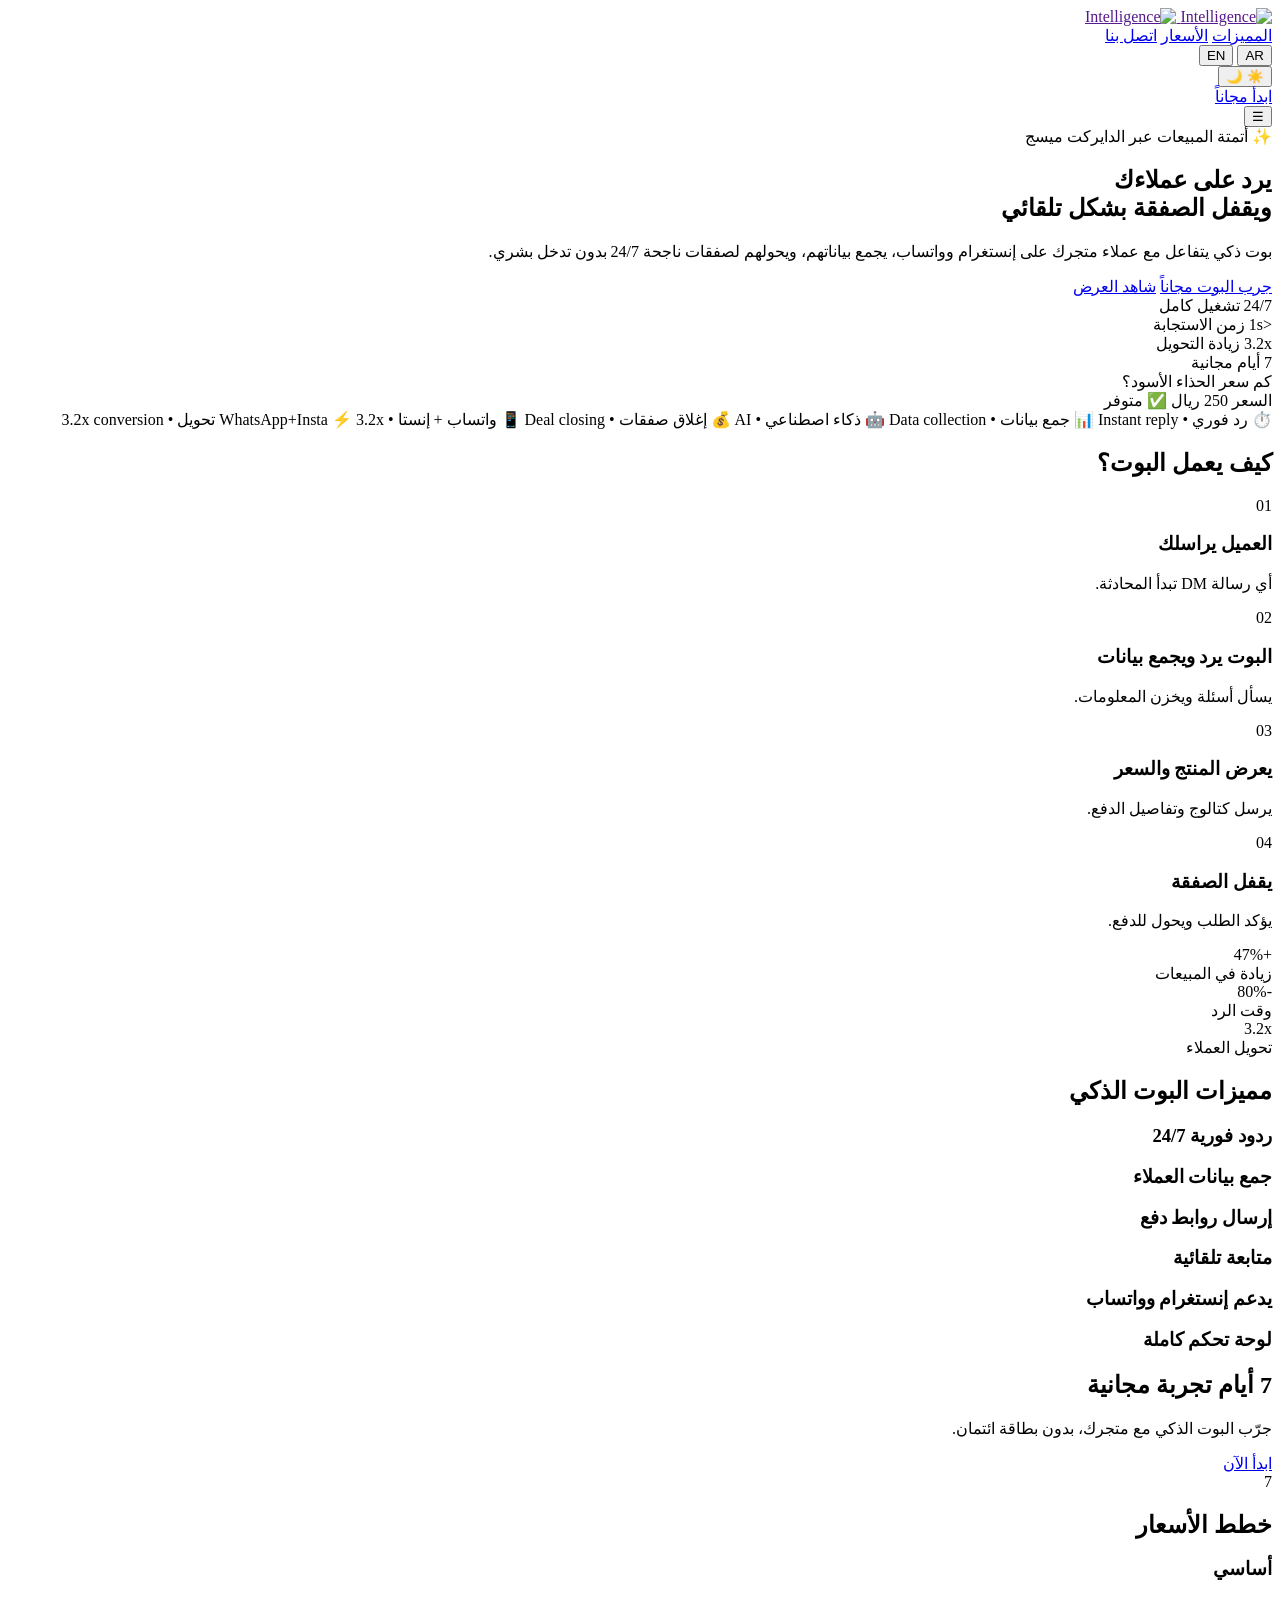
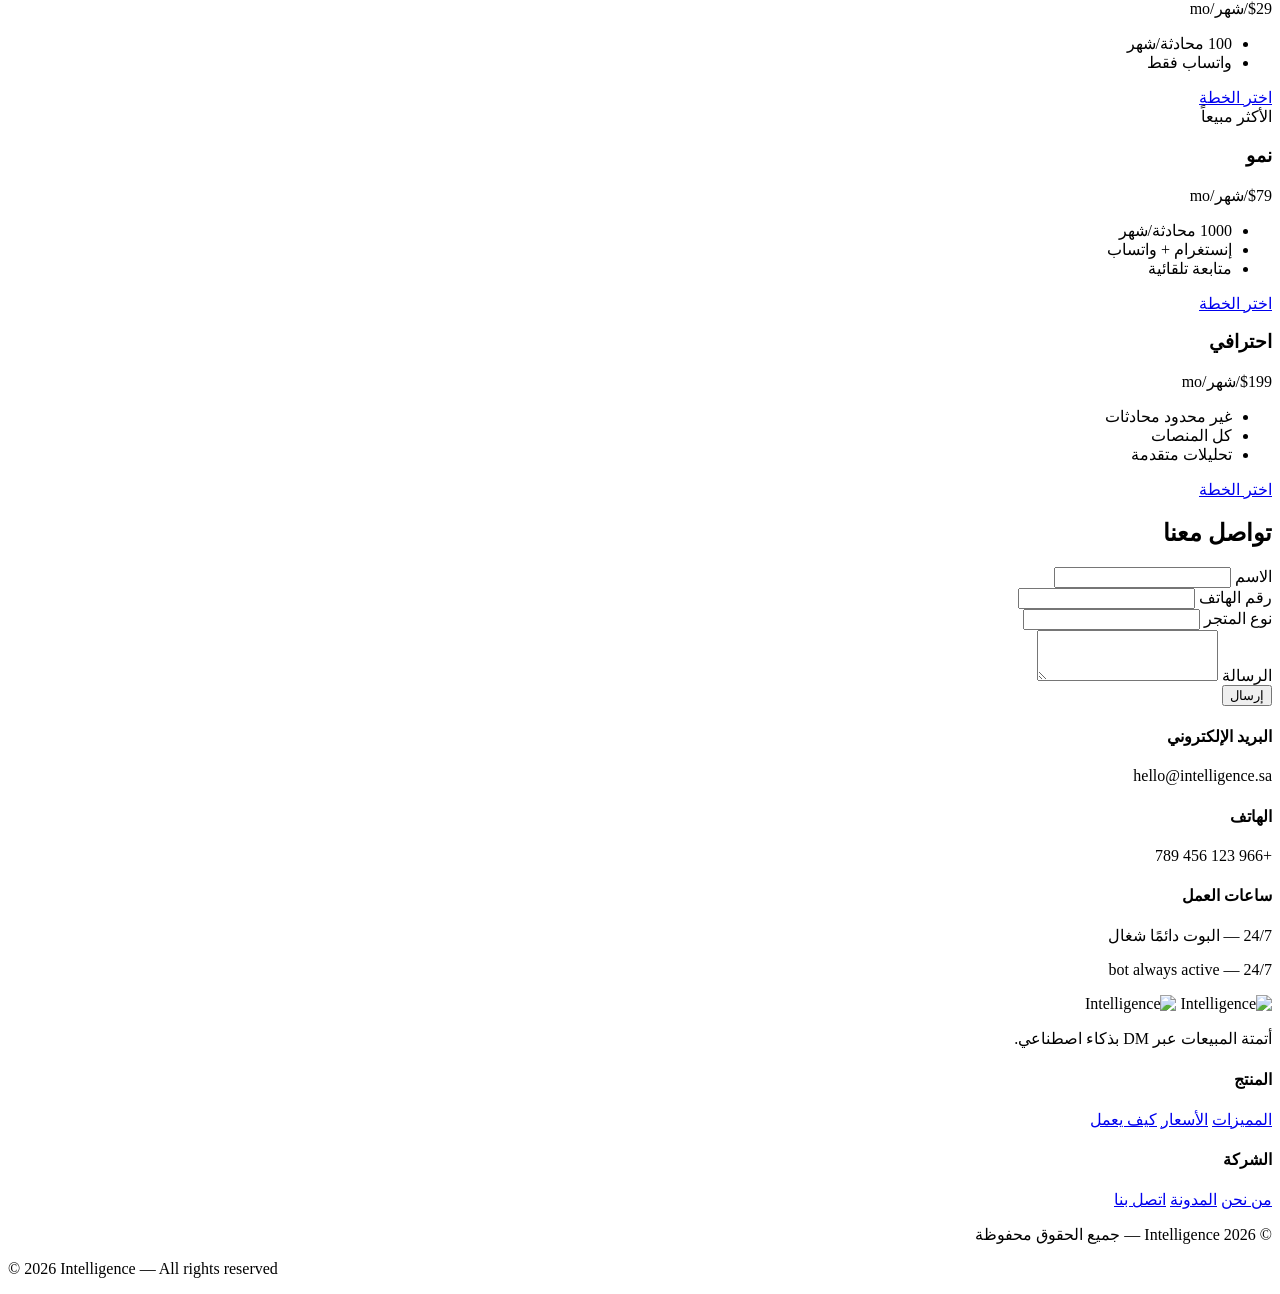
==== index.html @ fbf9b7de "Add files via upload" ====
<!DOCTYPE html>
<html lang="ar" dir="rtl">
<head>
  <meta charset="UTF-8">
  <meta name="viewport" content="width=device-width, initial-scale=1.0, minimum-scale=1.0">
  <title>Intelligence — أتمتة المبيعات عبر DM</title>
  <!-- الخطوط -->
  <link rel="preconnect" href="https://fonts.googleapis.com">
  <link rel="preconnect" href="https://fonts.gstatic.com" crossorigin>
  <link href="https://fonts.googleapis.com/css2?family=Cairo:wght@400;600;900&family=Outfit:wght@400;500;800&family=Space+Mono&display=swap" rel="stylesheet">
  <!-- CSS الرئيسي -->
  <link rel="stylesheet" href="assets/css/main.css">
</head>
<body class="dark-mode">
  <!-- شريط التنقل -->
  <nav class="navbar">
    <div class="container nav-container">
      <a href="" class="logo">
        <img src="Logo.png" alt="Intelligence" class="logo-dark">
        <img src="Logo.png" alt="Intelligence" class="logo-light">
      </a>
      <div class="nav-links">
        <a href="#features" class="ar">المميزات</a>
        <a href="#pricing" class="ar">الأسعار</a>
        <a href="#contact" class="ar">اتصل بنا</a>
        <a href="#features" class="en" style="display:none;">Features</a>
        <a href="#pricing" class="en" style="display:none;">Pricing</a>
        <a href="#contact" class="en" style="display:none;">Contact</a>
      </div>
      <div class="nav-actions">
        <div class="lang-toggle">
          <button class="lang-btn active" data-lang="ar">AR</button>
          <button class="lang-btn" data-lang="en">EN</button>
        </div>
        <div class="theme-toggle">
          <button class="theme-btn" aria-label="Toggle theme">
            <span class="light-icon">☀️</span>
            <span class="dark-icon">🌙</span>
          </button>
        </div>
        <a href="login.html" class="cta-primary ar">ابدأ مجاناً</a>
        <a href="login.html" class="cta-primary en" style="display:none;">Start free</a>
      </div>
      <button class="mobile-menu-btn" aria-label="Menu">☰</button>
    </div>
  </nav>

  <main>
    <!-- HERO -->
    <section class="hero">
      <div class="container hero-grid">
        <div class="hero-content">
          <div class="eyebrow">
            <span class="ar">✨ أتمتة المبيعات عبر الدايركت ميسج</span>
            <span class="en" style="display:none;">✨ Sales automation via DM</span>
          </div>
          <h1 class="hero-title">
            <span class="ar">يرد على عملاءك<br>ويقفل الصفقة <span class="accent">بشكل تلقائي</span></span>
            <span class="en" style="display:none;">Replies to customers<br>and closes deals <span class="accent">automatically</span></span>
          </h1>
          <p class="hero-subtitle">
            <span class="ar">بوت ذكي يتفاعل مع عملاء متجرك على إنستغرام وواتساب، يجمع بياناتهم، ويحولهم لصفقات ناجحة 24/7 بدون تدخل بشري.</span>
            <span class="en" style="display:none;">Smart bot engages your store customers on Instagram & WhatsApp, collects data, and converts them 24/7 with no human intervention.</span>
          </p>
          <div class="hero-ctas">
            <a href="#trial" class="btn-primary ar">جرب البوت مجاناً</a>
            <a href="#trial" class="btn-primary en" style="display:none;">Try bot free</a>
            <a href="#demo" class="btn-secondary ar">شاهد العرض</a>
            <a href="#demo" class="btn-secondary en" style="display:none;">Watch demo</a>
          </div>
          <div class="hero-stats">
            <div class="stat-item">
              <span class="stat-number">24/7</span>
              <span class="stat-label ar">تشغيل كامل</span>
              <span class="stat-label en" style="display:none;">Full operation</span>
            </div>
            <div class="stat-divider"></div>
            <div class="stat-item">
              <span class="stat-number">&lt;1s</span>
              <span class="stat-label ar">زمن الاستجابة</span>
              <span class="stat-label en" style="display:none;">Response time</span>
            </div>
            <div class="stat-divider"></div>
            <div class="stat-item">
              <span class="stat-number">3.2x</span>
              <span class="stat-label ar">زيادة التحويل</span>
              <span class="stat-label en" style="display:none;">Conversion lift</span>
            </div>
            <div class="stat-divider"></div>
            <div class="stat-item">
              <span class="stat-number">7</span>
              <span class="stat-label ar">أيام مجانية</span>
              <span class="stat-label en" style="display:none;">Free trial</span>
            </div>
          </div>
        </div>
        <div class="hero-visual">
          <!-- يمكن وضع صورة توضيحية أو mockup -->
          <div class="chat-mockup">
            <div class="chat-message received">كم سعر الحذاء الأسود؟</div>
            <div class="chat-message sent">السعر 250 ريال ✅ متوفر</div>
          </div>
        </div>
      </div>
    </section>

    <!-- ماركيز -->
    <div class="marquee">
      <div class="marquee-content">
        <span>⏱️ رد فوري • Instant reply</span>
        <span>📊 جمع بيانات • Data collection</span>
        <span>🤖 ذكاء اصطناعي • AI</span>
        <span>💰 إغلاق صفقات • Deal closing</span>
        <span>📱 واتساب + إنستا • WhatsApp+Insta</span>
        <span>⚡ 3.2x تحويل • 3.2x conversion</span>
      </div>
    </div>

    <!-- كيف يعمل -->
    <section class="how-it-works" id="demo">
      <div class="container">
        <h2 class="section-title">
          <span class="ar">كيف يعمل البوت؟</span>
          <span class="en" style="display:none;">How it works</span>
        </h2>
        <div class="steps-grid">
          <div class="step-item">
            <div class="step-number">01</div>
            <h3 class="ar">العميل يراسلك</h3>
            <h3 class="en" style="display:none;">Customer messages</h3>
            <p class="ar">أي رسالة DM تبدأ المحادثة.</p>
            <p class="en" style="display:none;">Any DM starts the chat.</p>
          </div>
          <div class="step-item">
            <div class="step-number">02</div>
            <h3 class="ar">البوت يرد ويجمع بيانات</h3>
            <h3 class="en" style="display:none;">Bot replies & collects</h3>
            <p class="ar">يسأل أسئلة ويخزن المعلومات.</p>
            <p class="en" style="display:none;">Asks questions, stores info.</p>
          </div>
          <div class="step-item">
            <div class="step-number">03</div>
            <h3 class="ar">يعرض المنتج والسعر</h3>
            <h3 class="en" style="display:none;">Shows product & price</h3>
            <p class="ar">يرسل كتالوج وتفاصيل الدفع.</p>
            <p class="en" style="display:none;">Sends catalog & payment details.</p>
          </div>
          <div class="step-item">
            <div class="step-number">04</div>
            <h3 class="ar">يقفل الصفقة</h3>
            <h3 class="en" style="display:none;">Closes the deal</h3>
            <p class="ar">يؤكد الطلب ويحول للدفع.</p>
            <p class="en" style="display:none;">Confirms order and sends to payment.</p>
          </div>
        </div>
      </div>
    </section>

    <!-- نتائج -->
    <section class="results">
      <div class="container">
        <div class="results-grid">
          <div class="result-item">
            <div class="result-number">+47%</div>
            <div class="result-label ar">زيادة في المبيعات</div>
            <div class="result-label en" style="display:none;">Sales increase</div>
          </div>
          <div class="result-item">
            <div class="result-number">-80%</div>
            <div class="result-label ar">وقت الرد</div>
            <div class="result-label en" style="display:none;">Response time</div>
          </div>
          <div class="result-item">
            <div class="result-number">3.2x</div>
            <div class="result-label ar">تحويل العملاء</div>
            <div class="result-label en" style="display:none;">Customer conversion</div>
          </div>
        </div>
      </div>
    </section>

    <!-- مميزات -->
    <section class="features" id="features">
      <div class="container">
        <h2 class="section-title">
          <span class="ar">مميزات البوت الذكي</span>
          <span class="en" style="display:none;">Smart bot features</span>
        </h2>
        <div class="features-grid">
          <div class="feature-cell">
            <h3 class="ar">ردود فورية 24/7</h3>
            <h3 class="en" style="display:none;">24/7 instant replies</h3>
          </div>
          <div class="feature-cell">
            <h3 class="ar">جمع بيانات العملاء</h3>
            <h3 class="en" style="display:none;">Customer data collection</h3>
          </div>
          <div class="feature-cell">
            <h3 class="ar">إرسال روابط دفع</h3>
            <h3 class="en" style="display:none;">Send payment links</h3>
          </div>
          <div class="feature-cell">
            <h3 class="ar">متابعة تلقائية</h3>
            <h3 class="en" style="display:none;">Auto follow-up</h3>
          </div>
          <div class="feature-cell">
            <h3 class="ar">يدعم إنستغرام وواتساب</h3>
            <h3 class="en" style="display:none;">Instagram & WhatsApp</h3>
          </div>
          <div class="feature-cell">
            <h3 class="ar">لوحة تحكم كاملة</h3>
            <h3 class="en" style="display:none;">Full dashboard</h3>
          </div>
        </div>
      </div>
    </section>

    <!-- تجربة مجانية -->
    <section class="trial" id="trial">
      <div class="container">
        <div class="trial-box">
          <div class="trial-content">
            <h2 class="ar">7 أيام تجربة مجانية</h2>
            <h2 class="en" style="display:none;">7 days free trial</h2>
            <p class="ar">جرّب البوت الذكي مع متجرك، بدون بطاقة ائتمان.</p>
            <p class="en" style="display:none;">Try the smart bot with your store, no credit card.</p>
            <a href="login.html" class="btn-primary ar">ابدأ الآن</a>
            <a href="login.html" class="btn-primary en" style="display:none;">Start now</a>
          </div>
          <div class="trial-number">
            <span class="big-number">7</span>
          </div>
        </div>
      </div>
    </section>

    <!-- الأسعار -->
    <section class="pricing" id="pricing">
      <div class="container">
        <h2 class="section-title">
          <span class="ar">خطط الأسعار</span>
          <span class="en" style="display:none;">Pricing plans</span>
        </h2>
        <div class="pricing-grid">
          <div class="plan">
            <h3 class="ar">أساسي</h3>
            <h3 class="en" style="display:none;">Basic</h3>
            <div class="price">$29<span class="ar">/شهر</span><span class="en">/mo</span></div>
            <ul class="ar">
              <li>100 محادثة/شهر</li>
              <li>واتساب فقط</li>
            </ul>
            <ul class="en" style="display:none;">
              <li>100 conversations/mo</li>
              <li>WhatsApp only</li>
            </ul>
            <a href="#" class="btn-outline ar">اختر الخطة</a>
            <a href="#" class="btn-outline en" style="display:none;">Choose plan</a>
          </div>
          <div class="plan featured">
            <div class="badge ar">الأكثر مبيعاً</div>
            <div class="badge en" style="display:none;">Most popular</div>
            <h3 class="ar">نمو</h3>
            <h3 class="en" style="display:none;">Growth</h3>
            <div class="price">$79<span class="ar">/شهر</span><span class="en">/mo</span></div>
            <ul class="ar">
              <li>1000 محادثة/شهر</li>
              <li>إنستغرام + واتساب</li>
              <li>متابعة تلقائية</li>
            </ul>
            <ul class="en" style="display:none;">
              <li>1000 conversations/mo</li>
              <li>Instagram + WhatsApp</li>
              <li>Auto follow-up</li>
            </ul>
            <a href="#" class="btn-primary ar">اختر الخطة</a>
            <a href="#" class="btn-primary en" style="display:none;">Choose plan</a>
          </div>
          <div class="plan">
            <h3 class="ar">احترافي</h3>
            <h3 class="en" style="display:none;">Pro</h3>
            <div class="price">$199<span class="ar">/شهر</span><span class="en">/mo</span></div>
            <ul class="ar">
              <li>غير محدود محادثات</li>
              <li>كل المنصات</li>
              <li>تحليلات متقدمة</li>
            </ul>
            <ul class="en" style="display:none;">
              <li>Unlimited conversations</li>
              <li>All platforms</li>
              <li>Advanced analytics</li>
            </ul>
            <a href="#" class="btn-outline ar">اختر الخطة</a>
            <a href="#" class="btn-outline en" style="display:none;">Choose plan</a>
          </div>
        </div>
      </div>
    </section>

    <!-- اتصل بنا -->
    <section class="contact" id="contact">
      <div class="container">
        <div class="contact-grid">
          <div class="contact-form">
            <h2 class="ar">تواصل معنا</h2>
            <h2 class="en" style="display:none;">Contact us</h2>
            <form id="contactForm">
              <div class="form-group">
                <label class="ar">الاسم</label>
                <label class="en" style="display:none;">Name</label>
                <input type="text" name="name" required>
              </div>
              <div class="form-group">
                <label class="ar">رقم الهاتف</label>
                <label class="en" style="display:none;">Phone</label>
                <input type="tel" name="phone" required>
              </div>
              <div class="form-group">
                <label class="ar">نوع المتجر</label>
                <label class="en" style="display:none;">Store type</label>
                <input type="text" name="store_type">
              </div>
              <div class="form-group">
                <label class="ar">الرسالة</label>
                <label class="en" style="display:none;">Message</label>
                <textarea name="message" rows="3"></textarea>
              </div>
              <button type="submit" class="btn-primary ar">إرسال</button>
              <button type="submit" class="btn-primary en" style="display:none;">Send</button>
            </form>
            <div id="formMessage" class="form-message"></div>
          </div>
          <div class="contact-info">
            <div class="info-item">
              <h4 class="ar">البريد الإلكتروني</h4>
              <h4 class="en" style="display:none;">Email</h4>
              <p>hello@intelligence.sa</p>
            </div>
            <div class="info-item">
              <h4 class="ar">الهاتف</h4>
              <h4 class="en" style="display:none;">Phone</h4>
              <p>+966 123 456 789</p>
            </div>
            <div class="info-item">
              <h4 class="ar">ساعات العمل</h4>
              <h4 class="en" style="display:none;">Hours</h4>
              <p class="ar">24/7 — البوت دائمًا شغال</p>
              <p class="en">24/7 — bot always active</p>
            </div>
          </div>
        </div>
      </div>
    </section>
  </main>

  <footer class="footer">
    <div class="container">
      <div class="footer-grid">
        <div class="footer-about">
          <img src="assets/images/logo-dark.svg" alt="Intelligence" class="logo-dark">
          <img src="assets/images/logo-light.svg" alt="Intelligence" class="logo-light">
          <p class="ar">أتمتة المبيعات عبر DM بذكاء اصطناعي.</p>
          <p class="en" style="display:none;">Sales automation via DM with AI.</p>
        </div>
        <div class="footer-links">
          <h4 class="ar">المنتج</h4>
          <h4 class="en" style="display:none;">Product</h4>
          <a href="#features" class="ar">المميزات</a>
          <a href="#pricing" class="ar">الأسعار</a>
          <a href="#demo" class="ar">كيف يعمل</a>
          <a href="#features" class="en" style="display:none;">Features</a>
          <a href="#pricing" class="en" style="display:none;">Pricing</a>
          <a href="#demo" class="en" style="display:none;">How it works</a>
        </div>
        <div class="footer-links">
          <h4 class="ar">الشركة</h4>
          <h4 class="en" style="display:none;">Company</h4>
          <a href="#" class="ar">من نحن</a>
          <a href="#" class="ar">المدونة</a>
          <a href="#contact" class="ar">اتصل بنا</a>
          <a href="#" class="en" style="display:none;">About</a>
          <a href="#" class="en" style="display:none;">Blog</a>
          <a href="#contact" class="en" style="display:none;">Contact</a>
        </div>
      </div>
      <div class="footer-bottom">
        <p>© 2026 Intelligence — جميع الحقوق محفوظة</p>
        <p dir="ltr">© 2026 Intelligence — All rights reserved</p>
      </div>
    </div>
  </footer>

  <script src="assets/js/main.js"></script>
</body>
</html>
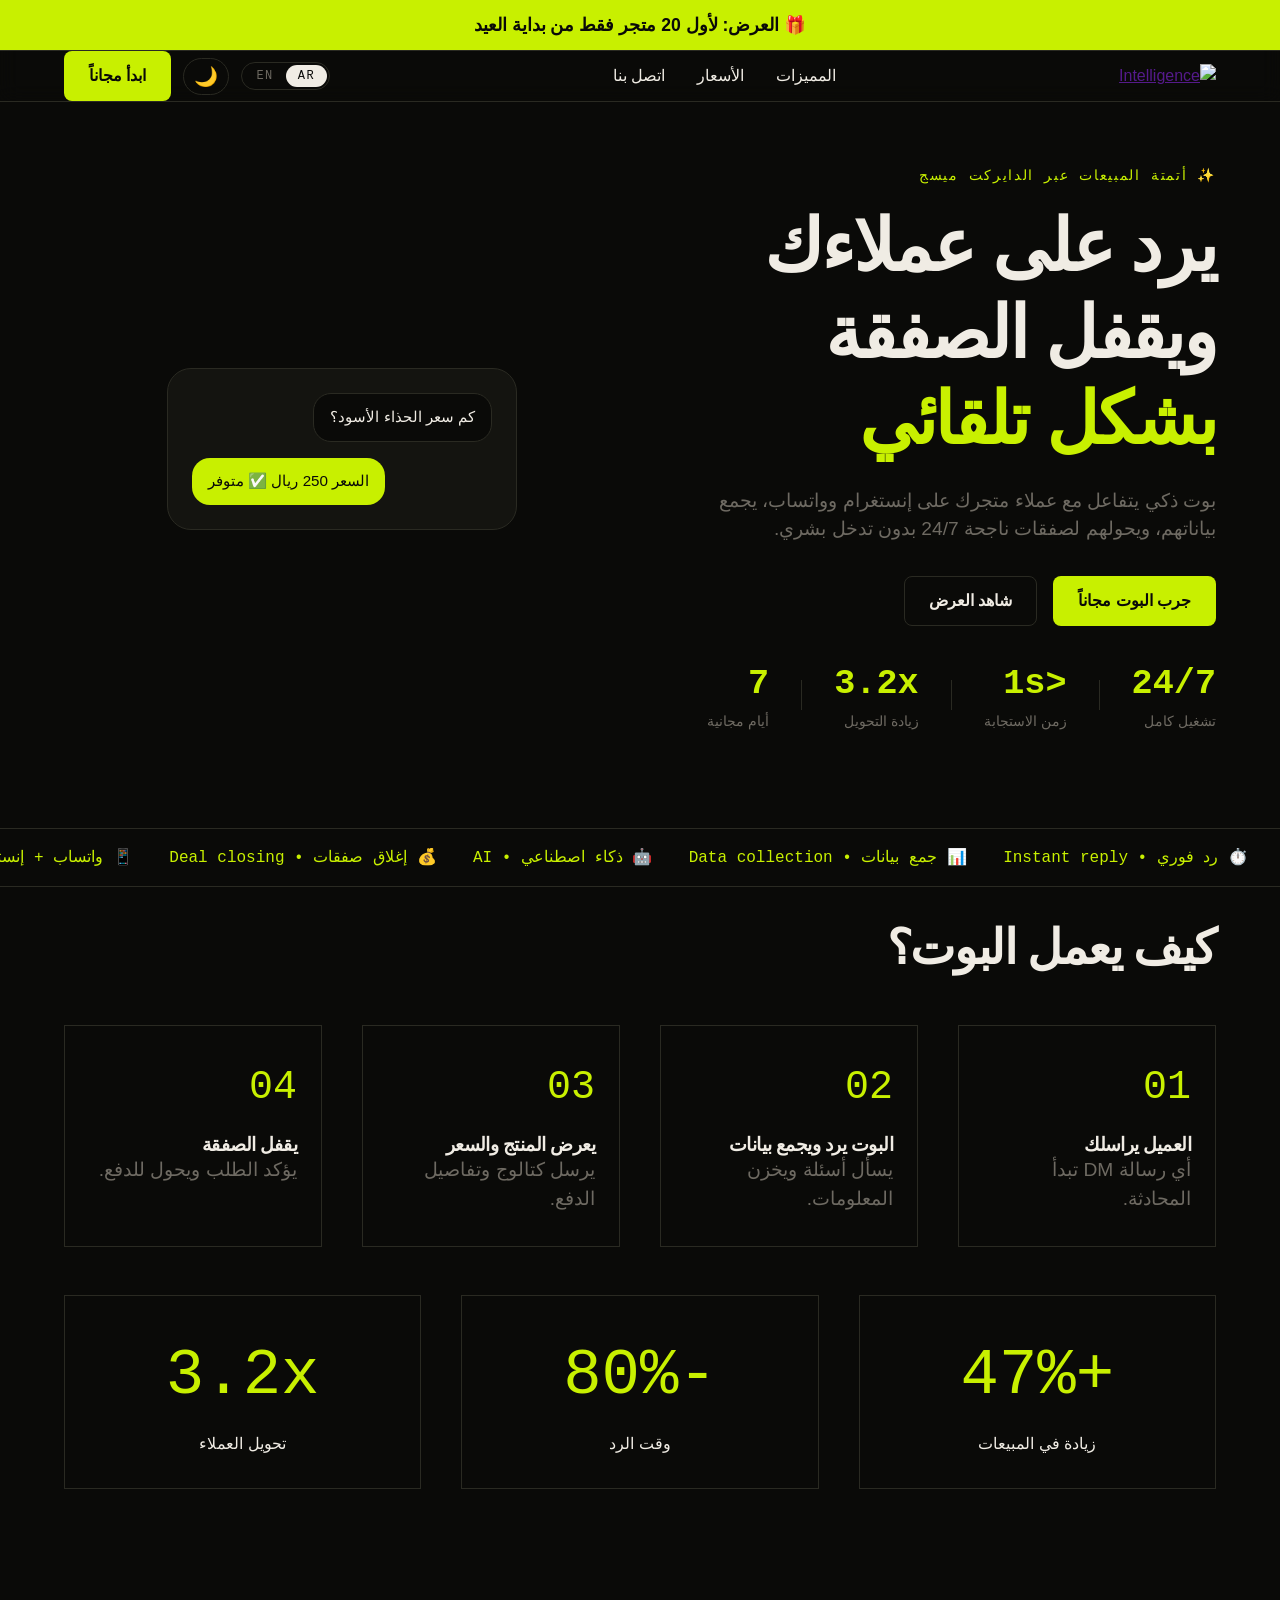
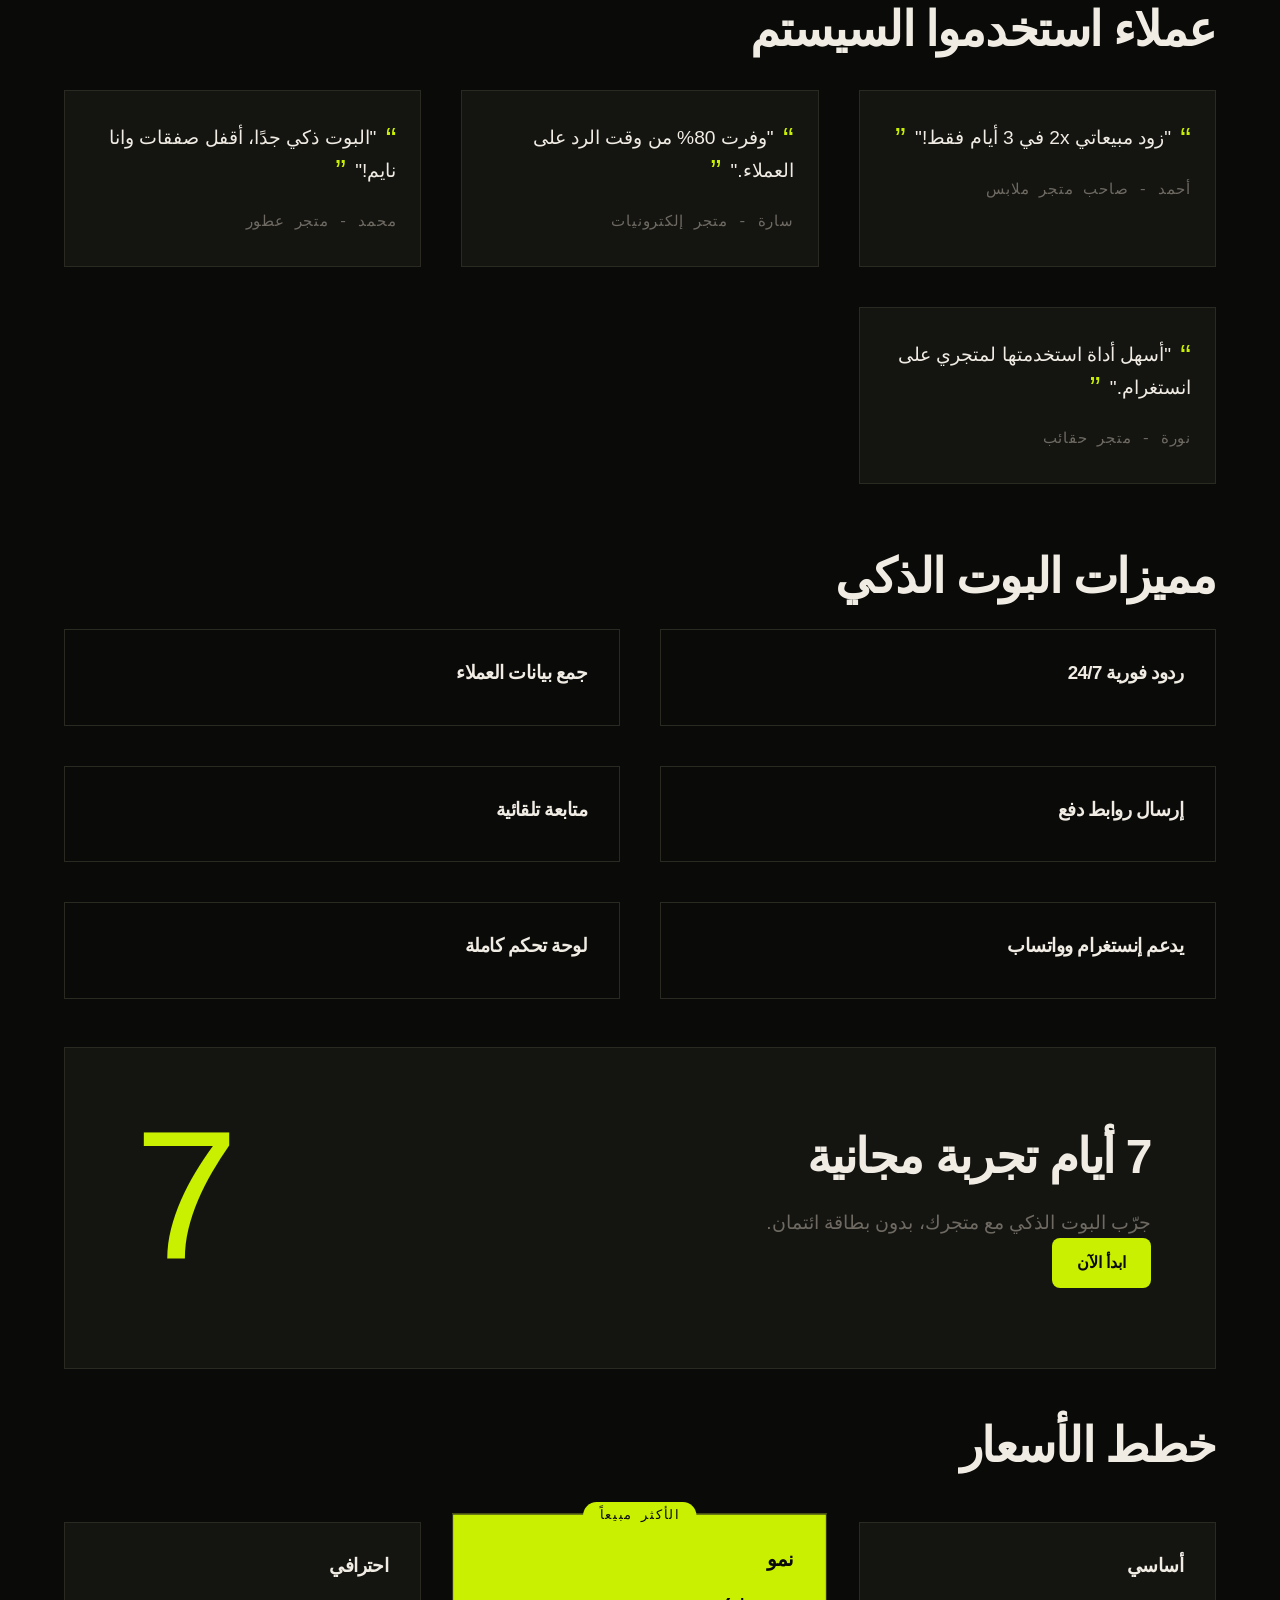
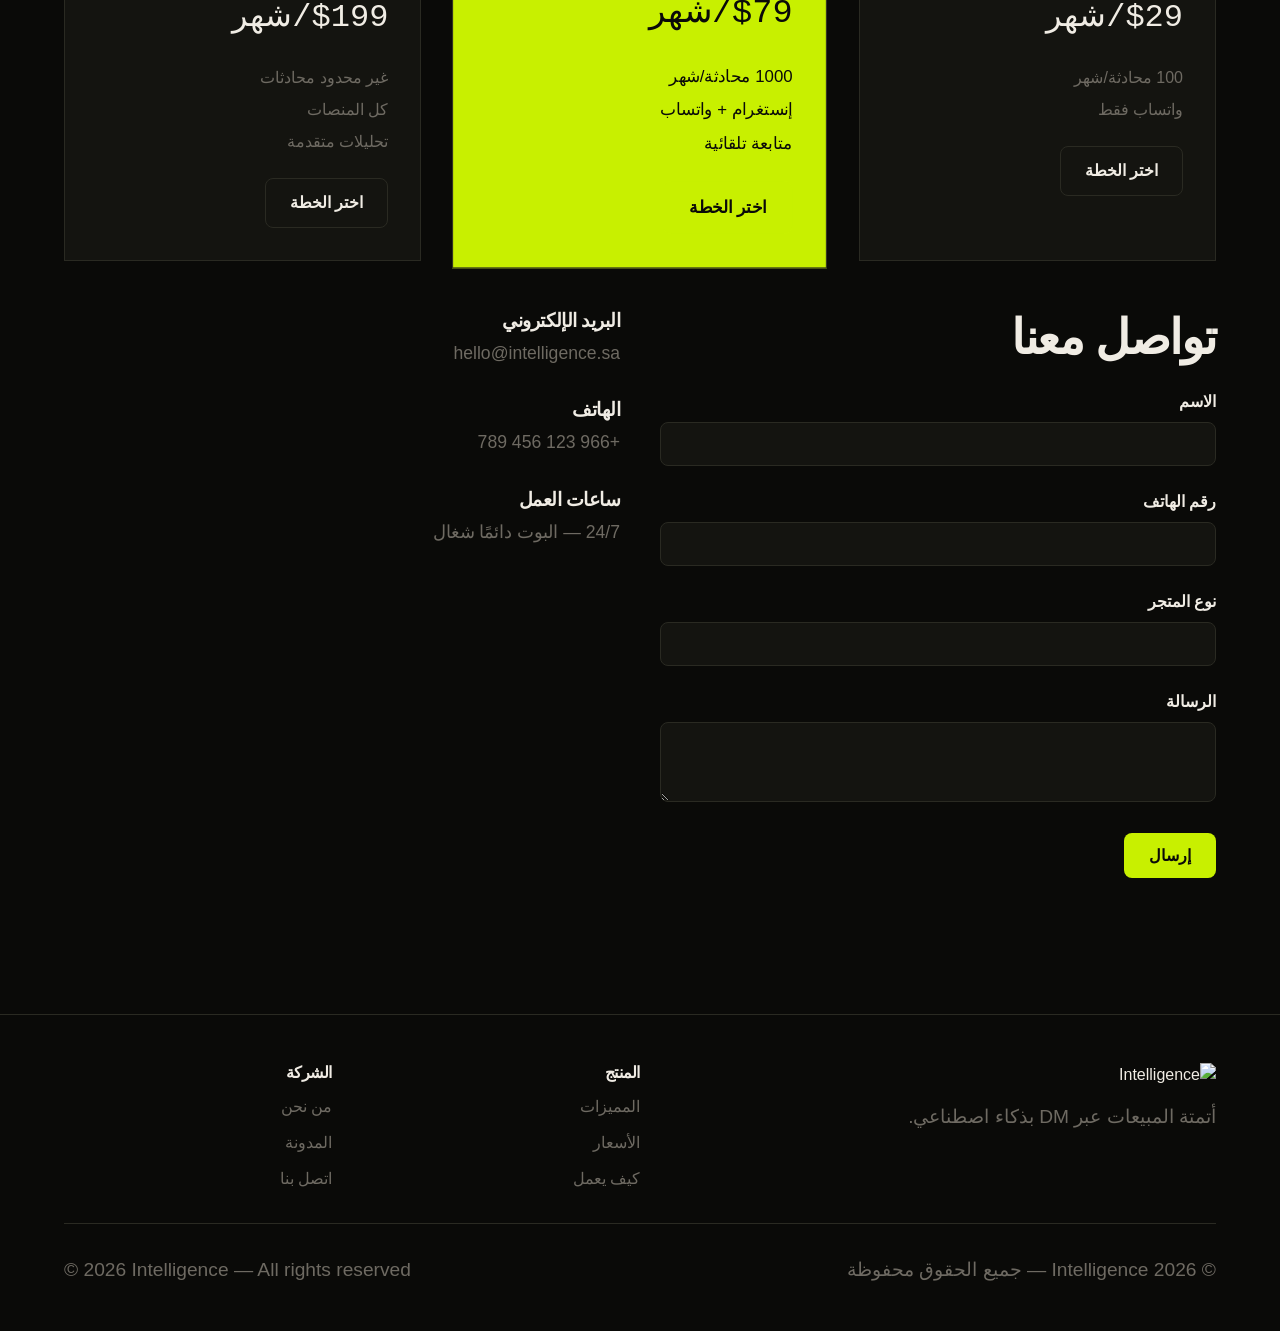
==== commit 3fab49be: "Add files via upload" ====
--- a/index.html
+++ b/index.html
@@ -13,7 +13,15 @@
 </head>
 <body class="dark-mode">
   <!-- شريط التنقل -->
-  <nav class="navbar">
+ <nav class="navbar">
+    <!-- شريط العرض المحدود -->
+<div class="offer-bar">
+  <div class="container offer-bar-content">
+    <span class="ar">🎁 العرض: لأول 20 متجر فقط من بداية العيد</span>
+    <span class="en" style="display:none;">🎁 Offer: Only for the first 20 stores from Eid</span>
+  </div>
+</div>
+ 
     <div class="container nav-container">
       <a href="" class="logo">
         <img src="Logo.png" alt="Intelligence" class="logo-dark">
@@ -179,6 +187,61 @@
       </div>
     </section>
 
+    <!-- قسم العملاء (شهادات) -->
+<section class="testimonials">
+  <div class="container">
+    <h2 class="section-title">
+      <span class="ar">عملاء استخدموا السيستم</span>
+      <span class="en" style="display:none;">Customers who used the system</span>
+    </h2>
+    <div class="testimonials-grid">
+      <!-- شهادة 1 -->
+      <div class="testimonial-item">
+        <div class="testimonial-content">
+          <span class="ar">"زود مبيعاتي 2x في 3 أيام فقط!"</span>
+          <span class="en" style="display:none;">"Increased my sales 2x in just 3 days!"</span>
+        </div>
+        <div class="testimonial-author">
+          <span class="author-name ar">أحمد - صاحب متجر ملابس</span>
+          <span class="author-name en" style="display:none;">Ahmed - Clothing store owner</span>
+        </div>
+      </div>
+      <!-- شهادة 2 -->
+      <div class="testimonial-item">
+        <div class="testimonial-content">
+          <span class="ar">"وفرت 80% من وقت الرد على العملاء."</span>
+          <span class="en" style="display:none;">"Saved 80% of my response time."</span>
+        </div>
+        <div class="testimonial-author">
+          <span class="author-name ar">سارة - متجر إلكترونيات</span>
+          <span class="author-name en" style="display:none;">Sarah - Electronics store</span>
+        </div>
+      </div>
+      <!-- شهادة 3 -->
+      <div class="testimonial-item">
+        <div class="testimonial-content">
+          <span class="ar">"البوت ذكي جدًا، أقفل صفقات وانا نايم!"</span>
+          <span class="en" style="display:none;">"The bot is so smart, it closes deals while I sleep!"</span>
+        </div>
+        <div class="testimonial-author">
+          <span class="author-name ar">محمد - متجر عطور</span>
+          <span class="author-name en" style="display:none;">Mohammed - Perfume store</span>
+        </div>
+      </div>
+      <!-- شهادة 4 (اختياري) -->
+      <div class="testimonial-item">
+        <div class="testimonial-content">
+          <span class="ar">"أسهل أداة استخدمتها لمتجري على انستغرام."</span>
+          <span class="en" style="display:none;">"Easiest tool I've used for my Instagram store."</span>
+        </div>
+        <div class="testimonial-author">
+          <span class="author-name ar">نورة - متجر حقائب</span>
+          <span class="author-name en" style="display:none;">Noura - Handbag store</span>
+        </div>
+      </div>
+    </div>
+  </div>
+</section>
     <!-- مميزات -->
     <section class="features" id="features">
       <div class="container">
--- a/assets/css/main.css
+++ b/assets/css/main.css
@@ -0,0 +1,824 @@
+:root {
+  /* Dark theme (default) */
+  --bg-primary: #0A0A08;
+  --bg-surface: #141410;
+  --border-color: #2A2A22;
+  --text-primary: #F0ECE4;
+  --text-muted: #6E6A62;
+  --accent: #C8F000;
+  --accent-dim: #a0c000;
+  --font-ar: 'Cairo', sans-serif;
+  --font-en: 'Outfit', sans-serif;
+  --font-mono: 'Space Mono', monospace;
+  --transition: 0.2s ease;
+  --container-padding: clamp(16px, 5vw, 80px);
+  --grid-gap: clamp(20px, 4vw, 40px);
+}
+
+.light-mode {
+  --bg-primary: #FAF7F2;
+  --bg-surface: #FFFFFF;
+  --border-color: #E0DDD6;
+  --text-primary: #0F0E0A;
+  --text-muted: #8A8680;
+  --accent: #C8F000;
+  --accent-dim: #b0d000;
+}
+
+* {
+  margin: 0;
+  padding: 0;
+  box-sizing: border-box;
+}
+
+html {
+  min-width: 300px;
+  overflow-x: hidden;
+}
+
+body {
+  background-color: var(--bg-primary);
+  color: var(--text-primary);
+  font-family: var(--font-ar);
+  line-height: 1.5;
+  transition: background-color var(--transition), color var(--transition);
+  min-height: 100vh;
+  display: flex;
+  flex-direction: column;
+}
+
+.en {
+  font-family: var(--font-en);
+}
+
+.container {
+  max-width: 1280px;
+  margin: 0 auto;
+  padding: 0 var(--container-padding);
+}
+
+/* Typography */
+h1, h2, h3, h4 {
+  font-weight: 900;
+  letter-spacing: -0.03em;
+  line-height: 1.2;
+}
+
+h1 {
+  font-size: clamp(2.2rem, 8vw, 4.5rem);
+}
+
+h2 {
+  font-size: clamp(1.8rem, 6vw, 3rem);
+  margin-bottom: 1.5rem;
+}
+
+p {
+  color: var(--text-muted);
+  font-size: clamp(1rem, 2vw, 1.2rem);
+}
+
+.accent {
+  color: var(--accent);
+}
+
+/* Buttons */
+.btn-primary, .cta-primary {
+  background-color: var(--accent);
+  color: #0A0A08;
+  padding: 0.75rem 1.5rem;
+  border-radius: 8px;
+  text-decoration: none;
+  font-weight: 600;
+  border: 1px solid transparent;
+  transition: background-color var(--transition), transform var(--transition);
+  display: inline-block;
+  cursor: pointer;
+  font-size: 1rem;
+}
+
+.btn-primary:hover, .cta-primary:hover {
+  background-color: var(--accent-dim);
+  transform: translateY(-2px);
+}
+
+.btn-secondary, .btn-outline {
+  background: transparent;
+  color: var(--text-primary);
+  padding: 0.75rem 1.5rem;
+  border-radius: 8px;
+  text-decoration: none;
+  font-weight: 600;
+  border: 1px solid var(--border-color);
+  transition: border-color var(--transition);
+  display: inline-block;
+  font-size: 1rem;
+}
+
+.btn-secondary:hover, .btn-outline:hover {
+  border-color: var(--accent);
+}
+
+/* Navbar */
+.navbar {
+  border-bottom: 1px solid var(--border-color);
+  background-color: var(--bg-primary);
+  position: sticky;
+  top: 0;
+  z-index: 100;
+  backdrop-filter: blur(10px);
+  background-color: rgba(var(--bg-primary-rgb), 0.9); /* fallback */
+}
+
+.nav-container {
+  display: flex;
+  align-items: center;
+  justify-content: space-between;
+  flex-wrap: wrap;   /* إضافة هذه الخاصية */
+  gap: 8px;
+}
+.logo img {
+  height: 32px;
+  transition: opacity var(--transition);
+}
+
+.light-mode .logo-dark,
+.dark-mode .logo-light {
+  display: none;
+}
+
+.nav-links {
+  display: flex;
+  gap: clamp(1rem, 3vw, 2rem);
+}
+
+.nav-links a {
+  color: var(--text-primary);
+  text-decoration: none;
+  font-weight: 500;
+}
+
+.nav-actions {
+  display: flex;
+  align-items: center;
+  gap: 0.75rem;
+}
+
+/* Toggles */
+.lang-toggle {
+  display: flex;
+  border: 1px solid var(--border-color);
+  border-radius: 100px;
+  padding: 2px;
+}
+
+.lang-btn {
+  background: none;
+  border: none;
+  color: var(--text-muted);
+  padding: 0.25rem 0.75rem;
+  border-radius: 100px;
+  cursor: pointer;
+  font-family: var(--font-mono);
+  font-size: 0.75rem;
+  letter-spacing: 0.12em;
+  transition: all var(--transition);
+}
+
+.lang-btn.active {
+  background-color: var(--text-primary);
+  color: var(--bg-primary);
+}
+
+.theme-toggle {
+  border: 1px solid var(--border-color);
+  border-radius: 100px;
+  padding: 2px;
+}
+
+.theme-btn {
+  background: none;
+  border: none;
+  cursor: pointer;
+  padding: 0.25rem 0.5rem;
+  border-radius: 100px;
+  color: var(--text-primary);
+  font-size: 1.2rem;
+}
+
+.dark-mode .light-icon,
+.light-mode .dark-icon {
+  display: none;
+}
+
+.mobile-menu-btn {
+  display: none;
+  background: none;
+  border: 1px solid var(--border-color);
+  color: var(--text-primary);
+  font-size: 1.5rem;
+  padding: 0.25rem 0.75rem;
+  border-radius: 8px;
+  cursor: pointer;
+}
+
+/* Hero */
+.hero {
+  padding: clamp(2rem, 8vh, 4rem) 0;
+}
+
+.hero-grid {
+  display: grid;
+  grid-template-columns: 1fr 1fr;
+  gap: var(--grid-gap);
+  align-items: center;
+}
+
+@media (max-width: 760px) {
+  .hero-grid {
+    grid-template-columns: 1fr;
+  }
+}
+
+.eyebrow {
+  font-family: var(--font-mono);
+  letter-spacing: 0.12em;
+  color: var(--accent);
+  margin-bottom: 1rem;
+  font-size: 0.875rem;
+}
+
+.hero-title {
+  margin-bottom: 1.5rem;
+}
+
+.hero-subtitle {
+  margin-bottom: 2rem;
+}
+
+.hero-ctas {
+  display: flex;
+  gap: 1rem;
+  flex-wrap: wrap;
+  margin-bottom: 2rem;
+}
+
+.hero-stats {
+  display: flex;
+  align-items: center;
+  gap: clamp(1rem, 3vw, 2rem);
+  flex-wrap: wrap;
+}
+
+.stat-item {
+  display: flex;
+  flex-direction: column;
+}
+
+.stat-number {
+  font-family: var(--font-mono);
+  font-size: clamp(1.5rem, 4vw, 2.2rem);
+  font-weight: 700;
+  color: var(--accent);
+}
+
+.stat-label {
+  font-size: 0.875rem;
+  color: var(--text-muted);
+}
+
+.stat-divider {
+  width: 1px;
+  height: 30px;
+  background-color: var(--border-color);
+}
+
+.hero-visual {
+  display: flex;
+  justify-content: center;
+}
+
+.chat-mockup {
+  background: var(--bg-surface);
+  border: 1px solid var(--border-color);
+  border-radius: 24px;
+  padding: 1.5rem;
+  width: 100%;
+  max-width: 350px;
+  display: flex;
+  flex-direction: column;
+  gap: 1rem;
+}
+
+.chat-message {
+  padding: 0.75rem 1rem;
+  border-radius: 18px;
+  max-width: 80%;
+  font-size: 0.95rem;
+}
+
+.chat-message.received {
+  background: var(--bg-primary);
+  border: 1px solid var(--border-color);
+  align-self: flex-start;
+}
+
+.chat-message.sent {
+  background: var(--accent);
+  color: #0A0A08;
+  align-self: flex-end;
+}
+
+/* Marquee */
+.marquee {
+  border-top: 1px solid var(--border-color);
+  border-bottom: 1px solid var(--border-color);
+  overflow: hidden;
+  white-space: nowrap;
+  padding: 1rem 0;
+  margin: 2rem 0;
+}
+
+.marquee-content {
+  display: inline-block;
+  animation: marquee 20s linear infinite;
+  padding-left: 100%;
+}
+
+.marquee-content span {
+  font-family: var(--font-mono);
+  color: var(--accent);
+  margin-right: 2rem;
+  font-size: 1rem;
+}
+
+@keyframes marquee {
+  0% { transform: translateX(0); }
+  100% { transform: translateX(-100%); }
+}
+
+/* How it works */
+.steps-grid {
+  display: grid;
+  grid-template-columns: repeat(auto-fit, minmax(200px, 1fr));
+  gap: var(--grid-gap);
+  margin: 3rem 0;
+}
+
+.step-item {
+  border: 1px solid var(--border-color);
+  padding: 2rem 1.5rem;
+  transition: border-color var(--transition);
+}
+
+.step-item:hover {
+  border-color: var(--accent);
+}
+
+.step-number {
+  font-family: var(--font-mono);
+  font-size: 2.5rem;
+  color: var(--accent);
+  margin-bottom: 1rem;
+}
+
+/* Results */
+.results-grid {
+  display: grid;
+  grid-template-columns: repeat(3, 1fr);
+  gap: var(--grid-gap);
+  margin: 3rem 0;
+}
+
+@media (max-width: 620px) {
+  .results-grid {
+    grid-template-columns: 1fr;
+  }
+}
+
+.result-item {
+  text-align: center;
+  padding: 2rem;
+  border: 1px solid var(--border-color);
+}
+
+.result-number {
+  font-family: var(--font-mono);
+  font-size: clamp(2.5rem, 6vw, 4rem);
+  color: var(--accent);
+  margin-bottom: 0.5rem;
+}
+
+/* Features */
+.features-grid {
+  display: grid;
+  grid-template-columns: repeat(2, 1fr);
+  gap: var(--grid-gap);
+}
+
+@media (max-width: 620px) {
+  .features-grid {
+    grid-template-columns: 1fr;
+  }
+}
+
+.feature-cell {
+  border: 1px solid var(--border-color);
+  padding: 2rem;
+  transition: border-color var(--transition);
+}
+
+.feature-cell:hover {
+  border-color: var(--accent);
+}
+
+.feature-cell h3 {
+  margin-bottom: 0.5rem;
+}
+
+/* Trial */
+.trial-box {
+  display: grid;
+  grid-template-columns: 1fr auto;
+  align-items: center;
+  gap: 2rem;
+  background-color: var(--bg-surface);
+  border: 1px solid var(--border-color);
+  padding: clamp(2rem, 5vw, 4rem);
+  margin: 3rem 0;
+}
+
+@media (max-width: 760px) {
+  .trial-box {
+    grid-template-columns: 1fr;
+    text-align: center;
+  }
+}
+
+.trial-number .big-number {
+  font-family: var(--font-mono);
+  font-size: clamp(6rem, 20vw, 12rem);
+  color: var(--accent);
+  line-height: 1;
+}
+
+/* Pricing */
+.pricing-grid {
+  display: grid;
+  grid-template-columns: repeat(3, 1fr);
+  gap: var(--grid-gap);
+  margin: 3rem 0;
+}
+
+@media (max-width: 760px) {
+  .pricing-grid {
+    grid-template-columns: 1fr;
+  }
+}
+
+.plan {
+  border: 1px solid var(--border-color);
+  padding: 2rem;
+  position: relative;
+  background: var(--bg-surface);
+}
+
+.plan.featured {
+  background: var(--accent);
+  color: #0A0A08;
+  transform: scale(1.05);
+  z-index: 2;
+}
+
+.plan.featured .price,
+.plan.featured li {
+  color: #0A0A08;
+}
+
+.badge {
+  position: absolute;
+  top: -12px;
+  left: 50%;
+  transform: translateX(-50%);
+  background: var(--accent);
+  color: #0A0A08;
+  padding: 0.25rem 1rem;
+  border-radius: 100px;
+  font-family: var(--font-mono);
+  font-size: 0.75rem;
+  letter-spacing: 0.12em;
+  white-space: nowrap;
+}
+
+.plan .price {
+  font-family: var(--font-mono);
+  font-size: 2rem;
+  margin: 1rem 0;
+}
+
+.plan ul {
+  list-style: none;
+  margin: 1.5rem 0;
+}
+
+.plan li {
+  margin-bottom: 0.5rem;
+  color: var(--text-muted);
+}
+
+.plan.featured li {
+  color: #0A0A08;
+}
+
+/* Contact */
+.contact-grid {
+  display: grid;
+  grid-template-columns: 1fr 1fr;
+  gap: var(--grid-gap);
+  margin: 3rem 0;
+}
+
+@media (max-width: 760px) {
+  .contact-grid {
+    grid-template-columns: 1fr;
+  }
+}
+
+.form-group {
+  margin-bottom: 1.5rem;
+}
+
+.form-group label {
+  display: block;
+  margin-bottom: 0.5rem;
+  font-weight: 600;
+}
+
+.form-group input,
+.form-group textarea {
+  width: 100%;
+  padding: 0.75rem;
+  background: var(--bg-surface);
+  border: 1px solid var(--border-color);
+  color: var(--text-primary);
+  border-radius: 8px;
+  font-family: inherit;
+  font-size: 1rem;
+}
+
+.form-group input:focus,
+.form-group textarea:focus {
+  outline: none;
+  border-color: var(--accent);
+}
+
+.form-message {
+  margin-top: 1rem;
+  padding: 0.75rem;
+  border-radius: 8px;
+}
+
+.form-message.success {
+  background: rgba(200, 240, 0, 0.1);
+  color: var(--accent);
+  border: 1px solid var(--accent);
+}
+
+.form-message.error {
+  background: rgba(255, 68, 68, 0.1);
+  color: #ff4444;
+  border: 1px solid #ff4444;
+}
+
+.contact-info {
+  display: flex;
+  flex-direction: column;
+  gap: 2rem;
+}
+
+.info-item h4 {
+  margin-bottom: 0.5rem;
+  font-size: 1.2rem;
+}
+
+.info-item p {
+  font-size: 1.1rem;
+}
+
+/* Footer */
+.footer {
+  border-top: 1px solid var(--border-color);
+  padding: 3rem 0;
+  margin-top: 3rem;
+}
+
+.footer-grid {
+  display: grid;
+  grid-template-columns: 2fr 1fr 1fr;
+  gap: var(--grid-gap);
+  margin-bottom: 2rem;
+}
+
+@media (max-width: 620px) {
+  .footer-grid {
+    grid-template-columns: 1fr;
+  }
+}
+
+.footer-about img {
+  height: 32px;
+  margin-bottom: 1rem;
+}
+
+.footer-links {
+  display: flex;
+  flex-direction: column;
+  gap: 0.75rem;
+}
+
+.footer-links a {
+  color: var(--text-muted);
+  text-decoration: none;
+  transition: color var(--transition);
+}
+
+.footer-links a:hover {
+  color: var(--accent);
+}
+
+.footer-bottom {
+  display: flex;
+  justify-content: space-between;
+  align-items: center;
+  padding-top: 2rem;
+  border-top: 1px solid var(--border-color);
+  color: var(--text-muted);
+  font-size: 0.875rem;
+  flex-wrap: wrap;
+  gap: 1rem;
+}
+
+/* Responsive adjustments */
+@media (max-width: 520px) {
+  .nav-links {
+    display: none;
+  }
+
+  .nav-actions .cta-primary {
+    display: none;
+  }
+
+  .mobile-menu-btn {
+    display: block;
+  }
+
+  .hero-ctas {
+    flex-direction: column;
+  }
+
+  .hero-ctas a {
+    width: 100%;
+    text-align: center;
+  }
+
+}
+@media (max-width: 380px) {
+  /* تصغير حجم الخط والمسافات لمفتاح اللغة */
+  .lang-toggle {
+    transform: scale(0.9);  /* تصغير بسيط */
+  }
+  .lang-btn {
+    padding: 0.15rem 0.5rem;
+    font-size: 0.7rem;
+  }
+}
+
+/* للشاشات الصغيرة جدًا (280px - 380px) */
+@media (max-width: 380px) {
+  .nav-container {
+    padding: 0 8px;  /* تقليل الحواف */
+  }
+
+  .nav-actions {
+    gap: 4px;  /* تقليل المسافة بين الأزرار */
+  }
+
+  /* جعل الأزرار أصغر */
+  .theme-btn {
+    padding: 0.15rem 0.3rem;
+    font-size: 1rem;
+  }
+
+  .lang-toggle {
+    transform: scale(0.85);  /* تصغير إضافي */
+  }
+
+  /* إخفاء النص "ابدأ مجاناً" والاكتفاء بأيقونة إذا أردت */
+  .nav-actions .cta-primary {
+    padding: 0.4rem 0.8rem;
+    font-size: 0.8rem;
+    white-space: nowrap;
+  }
+}
+
+/* للشاشات الأصغر من 300px (حالة نادرة) */
+@media (max-width: 300px) {
+  .nav-actions .cta-primary {
+    display: none;  /* نخفي الزر فقط إذا كان لابد من ذلك */
+  }
+  /* مفتاح اللغة يبقى ظاهرًا لكن بحجم أصغر */
+  .lang-toggle {
+    transform: scale(0.8);
+  }
+}
+/* ===== شريط العرض ===== */
+.offer-bar {
+  background-color: var(--accent);
+  color: #0A0A08;
+  text-align: center;
+  padding: 0.75rem 0;
+  font-weight: 600;
+  font-size: clamp(0.9rem, 2.5vw, 1.1rem);
+  border-bottom: 1px solid var(--border-color);
+}
+
+.offer-bar-content {
+  display: flex;
+  justify-content: center;
+  align-items: center;
+  gap: 0.5rem;
+}
+
+/* ===== قسم الشهادات ===== */
+.testimonials {
+  padding: 4rem 0;
+}
+
+.testimonials-grid {
+  display: grid;
+  grid-template-columns: repeat(auto-fit, minmax(260px, 1fr));
+  gap: var(--grid-gap);
+  margin-top: 2rem;
+}
+
+.testimonial-item {
+  border: 1px solid var(--border-color);
+  padding: 2rem 1.5rem;
+  transition: border-color var(--transition);
+  background-color: var(--bg-surface);
+}
+
+.testimonial-item:hover {
+  border-color: var(--accent);
+}
+
+.testimonial-content {
+  font-size: 1.2rem;
+  line-height: 1.6;
+  margin-bottom: 1.5rem;
+  quotes: "“" "”" "‘" "’";
+}
+
+.testimonial-content::before {
+  content: "“";
+  color: var(--accent);
+  font-size: 2rem;
+  line-height: 1;
+  vertical-align: middle;
+  margin-left: 0.25rem;
+}
+
+.testimonial-content::after {
+  content: "”";
+  color: var(--accent);
+  font-size: 2rem;
+  line-height: 1;
+  vertical-align: bottom;
+  margin-right: 0.25rem;
+}
+
+.testimonial-author {
+  font-family: var(--font-mono);
+  font-size: 0.95rem;
+  color: var(--text-muted);
+  letter-spacing: 0.05em;
+}
+
+/* تعديل بسيط لظهور علامات الاقتباس بشكل صحيح مع RTL/LTR */
+[dir="ltr"] .testimonial-content::before {
+  content: "“";
+  margin-left: 0;
+  margin-right: 0.25rem;
+}
+
+[dir="ltr"] .testimonial-content::after {
+  content: "”";
+  margin-right: 0;
+  margin-left: 0.25rem;
+}
+@media (max-width: 480px) {
+  .offer-bar {
+    font-size: 0.8rem;
+    padding: 0.5rem 0;
+  }
+}
